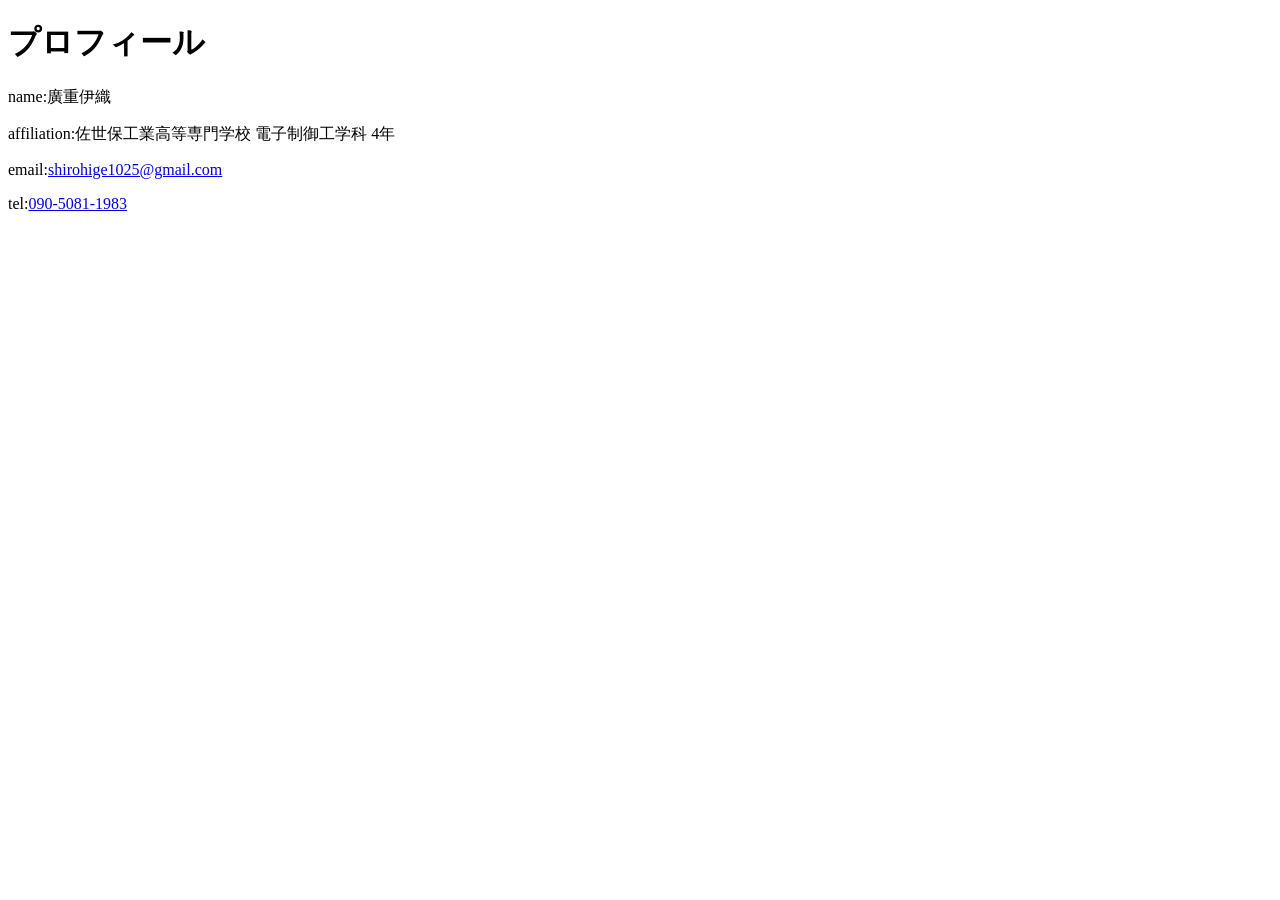
==== index.html @ 761e6577 "👍:プロフィール,要素配置" ====
<!doctype html>
<html lang="ja">
  <head>
    <meta charset="UTF-8" />
    <title>廣重伊織 ポートフォリオ</title>
    <link href = "style.css" rel="stylesheet"/>
  </head>

  <body>
    <dev class = "block" id = "profile">
      <h1 class = "title">
        プロフィール
      </h1>
      <p>
        name:廣重伊織
      </p>
      <p>
        affiliation:佐世保工業高等専門学校 電子制御工学科 4年
      </p>
      <p>
        email:<a href="mailto:shirohige1025@gmail.com">shirohige1025@gmail.com</a>
      </p>
      <p>
        tel:<a href="tel:090-5081-1983">090-5081-1983</a>
      </p>
    </dev>
  </body>
</html>
---- style.css ----
li{
  color:blue;
  text-align: center;
  animation:slide-in linear forwards;
  animation-timeline:scroll();
  animation-range:entry 0% cover 50%;
}

@keyframes slide-in{
  from{
    transform:translateX(-50%);opacity:0;
  }
  to{
    transform:translateX(0);opacity:1;
  }
}
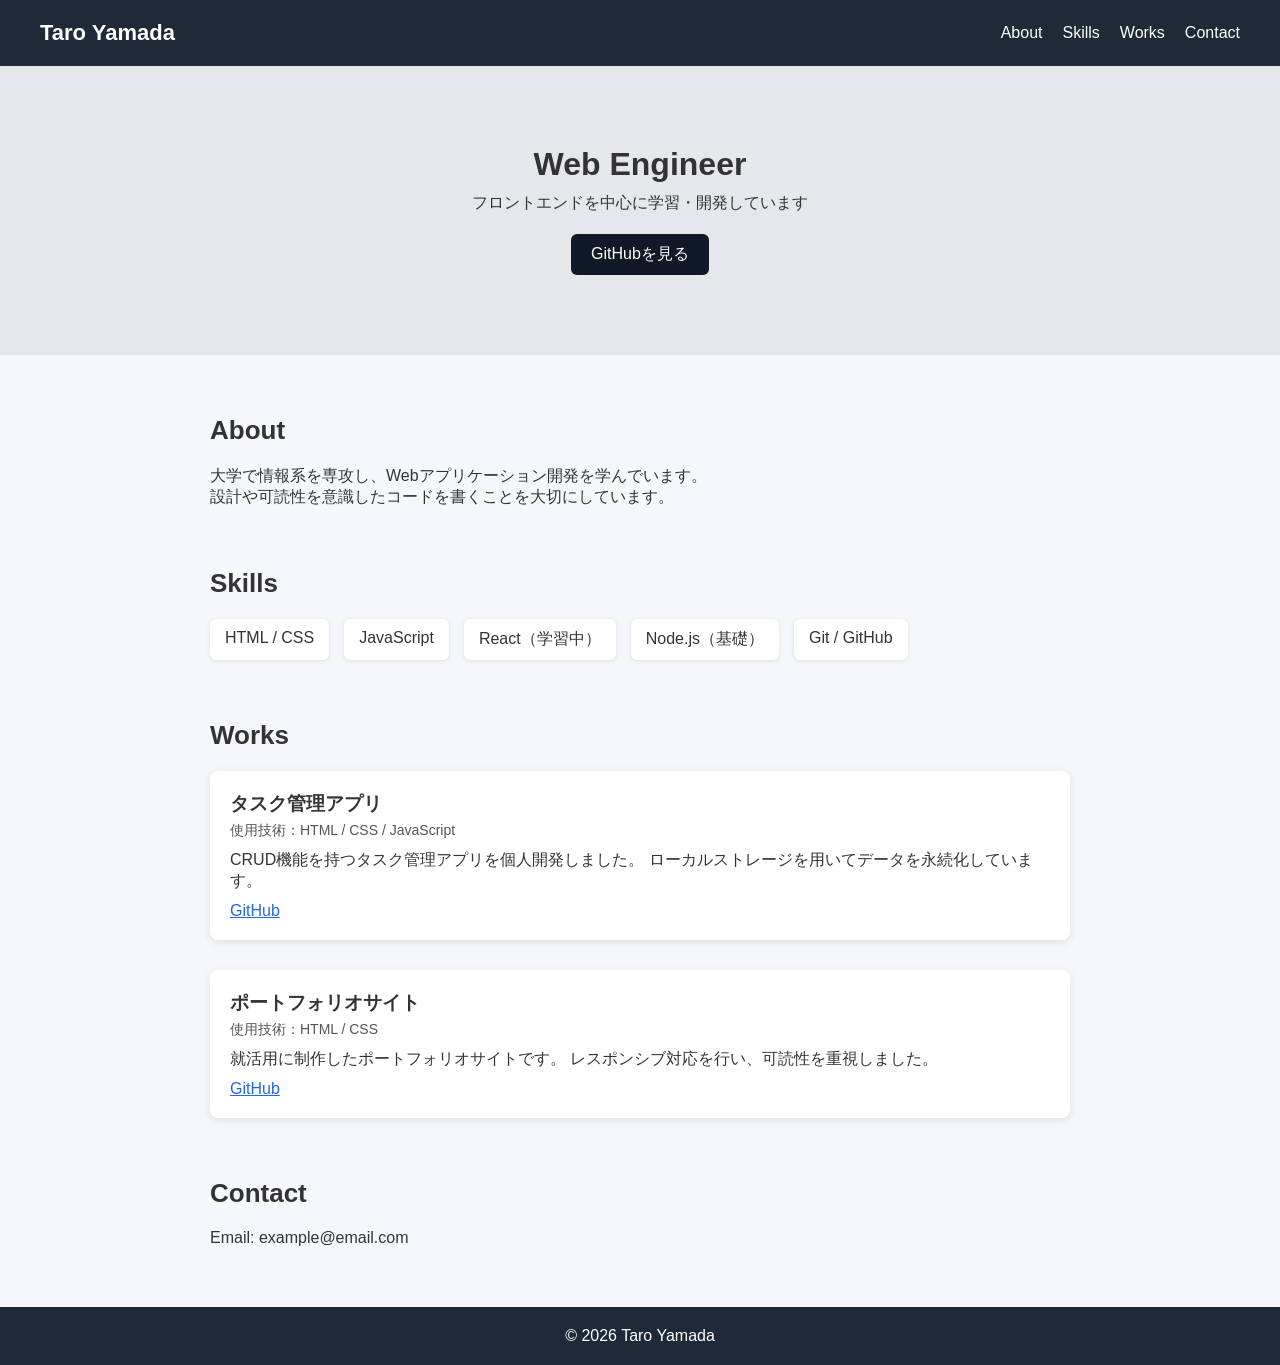
==== commit 606ef9ec: "👍 set html" ====
--- a/index.html
+++ b/index.html
@@ -1,28 +1,89 @@
-<!doctype html>
+<!DOCTYPE html>
 <html lang="ja">
-  <head>
-    <meta charset="UTF-8" />
-    <title>廣重伊織 ポートフォリオ</title>
-    <link href = "style.css" rel="stylesheet"/>
-  </head>
+<head>
+  <meta charset="UTF-8" />
+  <meta name="viewport" content="width=device-width, initial-scale=1.0" />
+  <title>Portfolio | Engineer</title>
+  <link rel="stylesheet" href="style.css" />
+</head>
+<body>
 
-  <body>
-    <dev class = "block" id = "profile">
-      <h1 class = "title">
-        プロフィール
-      </h1>
+<header class="header">
+  <h1 class="logo">Taro Yamada</h1>
+  <nav>
+    <ul class="nav">
+      <li><a href="#about">About</a></li>
+      <li><a href="#skills">Skills</a></li>
+      <li><a href="#works">Works</a></li>
+      <li><a href="#contact">Contact</a></li>
+    </ul>
+  </nav>
+</header>
+
+<main>
+
+  <section class="hero">
+    <h2>Web Engineer</h2>
+    <p>フロントエンドを中心に学習・開発しています</p>
+    <a class="github-btn" href="https://github.com/" target="_blank">
+      GitHubを見る
+    </a>
+  </section>
+
+  <section id="about" class="section">
+    <h2>About</h2>
+    <p>
+      大学で情報系を専攻し、Webアプリケーション開発を学んでいます。<br>
+      設計や可読性を意識したコードを書くことを大切にしています。
+    </p>
+  </section>
+
+  <section id="skills" class="section">
+    <h2>Skills</h2>
+    <ul class="skills">
+      <li>HTML / CSS</li>
+      <li>JavaScript</li>
+      <li>React（学習中）</li>
+      <li>Node.js（基礎）</li>
+      <li>Git / GitHub</li>
+    </ul>
+  </section>
+
+  <section id="works" class="section">
+    <h2>Works</h2>
+
+    <div class="work-card">
+      <h3>タスク管理アプリ</h3>
+      <p class="tech">使用技術：HTML / CSS / JavaScript</p>
       <p>
-        name:廣重伊織
+        CRUD機能を持つタスク管理アプリを個人開発しました。
+        ローカルストレージを用いてデータを永続化しています。
       </p>
+      <a href="#" target="_blank">GitHub</a>
+    </div>
+
+    <div class="work-card">
+      <h3>ポートフォリオサイト</h3>
+      <p class="tech">使用技術：HTML / CSS</p>
       <p>
-        affiliation:佐世保工業高等専門学校 電子制御工学科 4年
+        就活用に制作したポートフォリオサイトです。
+        レスポンシブ対応を行い、可読性を重視しました。
       </p>
-      <p>
-        email:<a href="mailto:shirohige1025@gmail.com">shirohige1025@gmail.com</a>
-      </p>
-      <p>
-        tel:<a href="tel:090-5081-1983">090-5081-1983</a>
-      </p>
-    </dev>
-  </body>
-</html>+      <a href="#" target="_blank">GitHub</a>
+    </div>
+
+  </section>
+
+  <section id="contact" class="section">
+    <h2>Contact</h2>
+    <p>Email: example@email.com</p>
+  </section>
+
+</main>
+
+<footer class="footer">
+  <p>&copy; 2026 Taro Yamada</p>
+</footer>
+
+</body>
+</html>
--- a/style.css
+++ b/style.css
@@ -1,16 +1,118 @@
-li{
-  color:blue;
-  text-align: center;
-  animation:slide-in linear forwards;
-  animation-timeline:scroll();
-  animation-range:entry 0% cover 50%;
+* {
+  margin: 0;
+  padding: 0;
+  box-sizing: border-box;
 }
 
-@keyframes slide-in{
-  from{
-    transform:translateX(-50%);opacity:0;
-  }
-  to{
-    transform:translateX(0);opacity:1;
-  }
-}+body {
+  font-family: Arial, sans-serif;
+  color: #333;
+  background-color: #f5f7fa;
+}
+
+/* header */
+.header {
+  background: #1f2937;
+  color: #fff;
+  padding: 20px 40px;
+  display: flex;
+  justify-content: space-between;
+  align-items: center;
+}
+
+.logo {
+  font-size: 22px;
+}
+
+.nav {
+  list-style: none;
+  display: flex;
+  gap: 20px;
+}
+
+.nav a {
+  color: #fff;
+  text-decoration: none;
+}
+
+/* hero */
+.hero {
+  text-align: center;
+  padding: 80px 20px;
+  background: #e5e7eb;
+}
+
+.hero h2 {
+  font-size: 32px;
+  margin-bottom: 10px;
+}
+
+.github-btn {
+  display: inline-block;
+  margin-top: 20px;
+  padding: 10px 20px;
+  background: #111827;
+  color: #fff;
+  text-decoration: none;
+  border-radius: 6px;
+}
+
+/* section */
+.section {
+  max-width: 900px;
+  margin: 60px auto;
+  padding: 0 20px;
+}
+
+.section h2 {
+  margin-bottom: 20px;
+  font-size: 26px;
+}
+
+/* skills */
+.skills {
+  list-style: none;
+  display: flex;
+  flex-wrap: wrap;
+  gap: 15px;
+}
+
+.skills li {
+  background: #fff;
+  padding: 10px 15px;
+  border-radius: 6px;
+  box-shadow: 0 1px 4px rgba(0,0,0,0.1);
+}
+
+/* works */
+.work-card {
+  background: #fff;
+  padding: 20px;
+  margin-bottom: 30px;
+  border-radius: 8px;
+  box-shadow: 0 2px 8px rgba(0,0,0,0.1);
+}
+
+.work-card h3 {
+  margin-bottom: 5px;
+}
+
+.tech {
+  font-size: 14px;
+  color: #555;
+  margin-bottom: 10px;
+}
+
+.work-card a {
+  display: inline-block;
+  margin-top: 10px;
+  color: #2563eb;
+}
+
+/* footer */
+.footer {
+  background: #1f2937;
+  color: #fff;
+  text-align: center;
+  padding: 20px;
+}
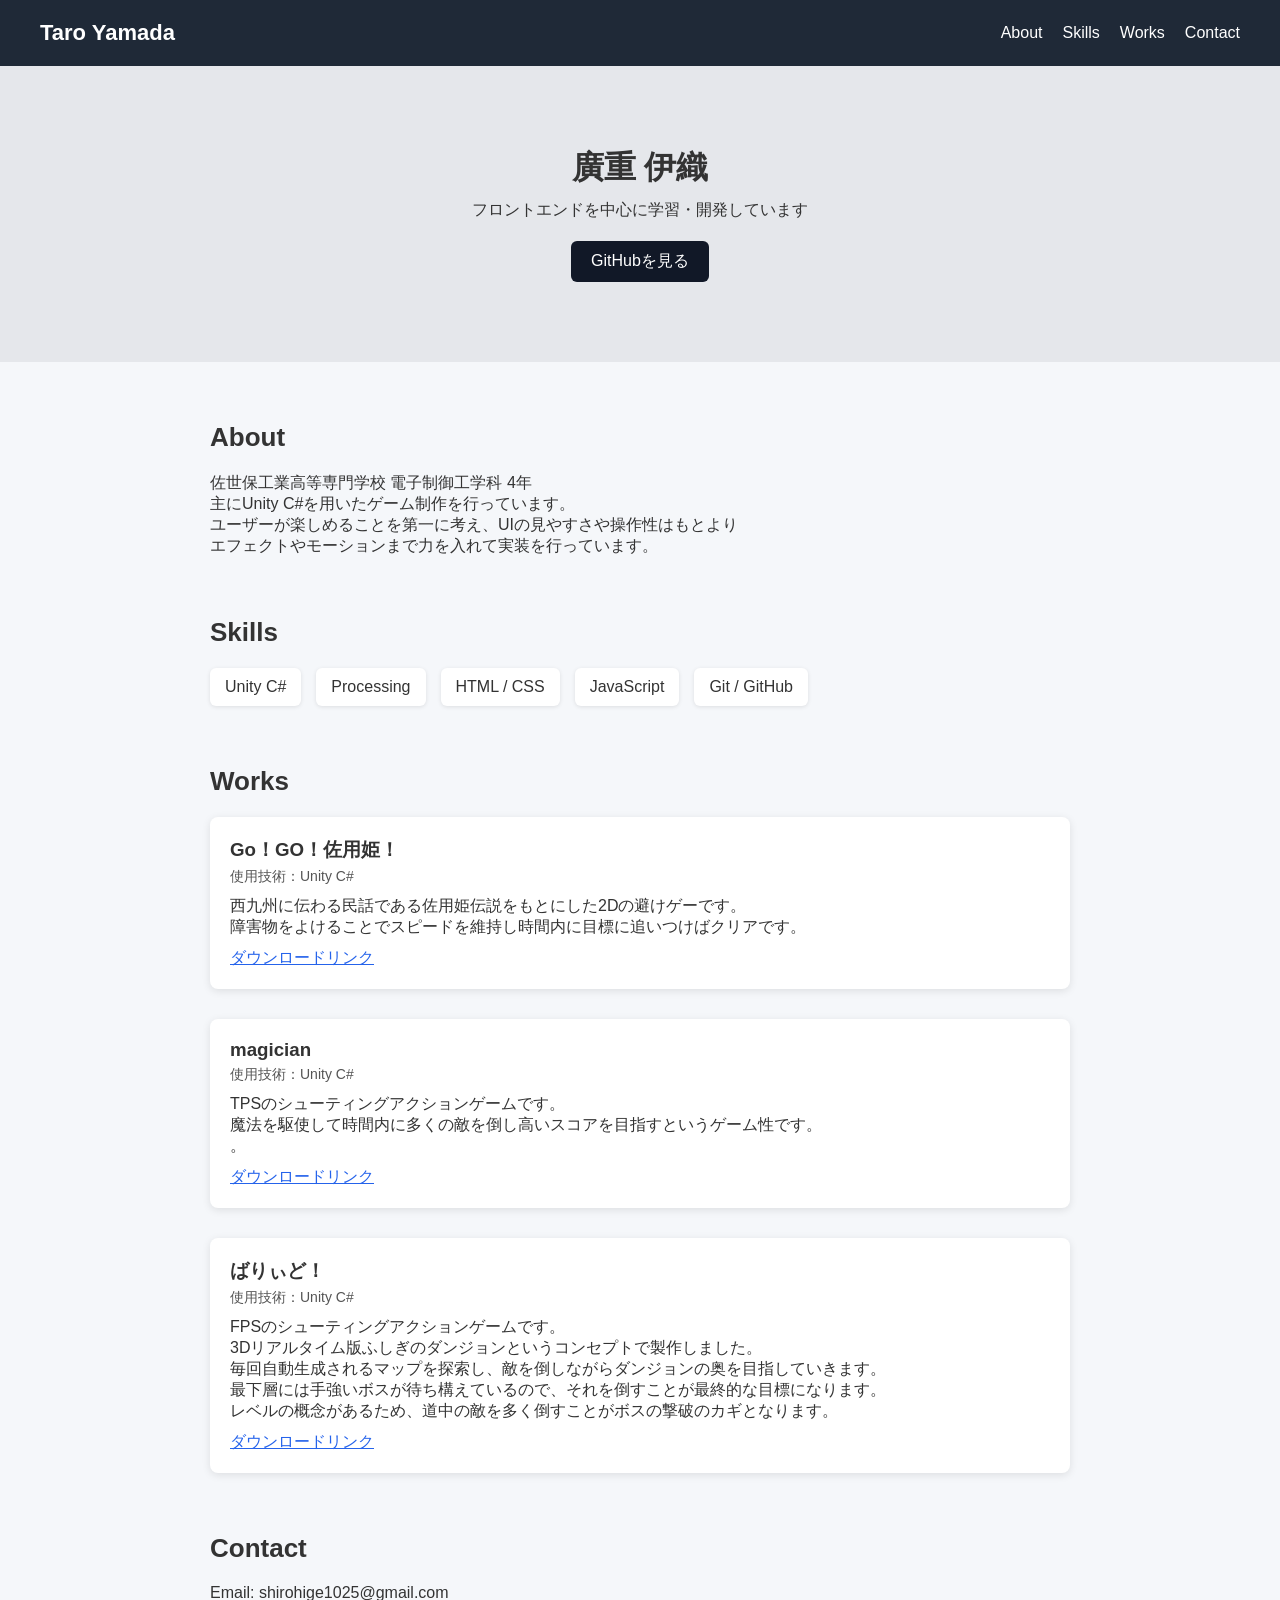
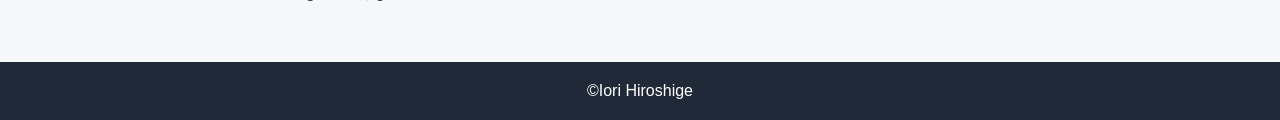
==== commit c2080069: "👍 write infomation" ====
--- a/index.html
+++ b/index.html
@@ -23,7 +23,7 @@
 <main>
 
   <section class="hero">
-    <h2>Web Engineer</h2>
+    <h2>廣重 伊織</h2>
     <p>フロントエンドを中心に学習・開発しています</p>
     <a class="github-btn" href="https://github.com/" target="_blank">
       GitHubを見る
@@ -33,18 +33,20 @@
   <section id="about" class="section">
     <h2>About</h2>
     <p>
-      大学で情報系を専攻し、Webアプリケーション開発を学んでいます。<br>
-      設計や可読性を意識したコードを書くことを大切にしています。
+      佐世保工業高等専門学校 電子制御工学科 4年<br>
+      主にUnity C#を用いたゲーム制作を行っています。<br>
+      ユーザーが楽しめることを第一に考え、UIの見やすさや操作性はもとより<br>
+      エフェクトやモーションまで力を入れて実装を行っています。
     </p>
   </section>
 
   <section id="skills" class="section">
     <h2>Skills</h2>
     <ul class="skills">
+      <li>Unity C#</li>
+      <li>Processing</li>
       <li>HTML / CSS</li>
       <li>JavaScript</li>
-      <li>React（学習中）</li>
-      <li>Node.js（基礎）</li>
       <li>Git / GitHub</li>
     </ul>
   </section>
@@ -53,36 +55,50 @@
     <h2>Works</h2>
 
     <div class="work-card">
-      <h3>タスク管理アプリ</h3>
-      <p class="tech">使用技術：HTML / CSS / JavaScript</p>
+      <h3>Go！GO！佐用姫！</h3>
+      <p class="tech">使用技術：Unity C#</p>
       <p>
-        CRUD機能を持つタスク管理アプリを個人開発しました。
-        ローカルストレージを用いてデータを永続化しています。
+        西九州に伝わる民話である佐用姫伝説をもとにした2Dの避けゲーです。<br>
+        障害物をよけることでスピードを維持し時間内に目標に追いつけばクリアです。<br>
       </p>
-      <a href="#" target="_blank">GitHub</a>
+      <a href="#" target="_blank">ダウンロードリンク</a>
     </div>
 
     <div class="work-card">
-      <h3>ポートフォリオサイト</h3>
-      <p class="tech">使用技術：HTML / CSS</p>
+      <h3>magician</h3>
+      <p class="tech">使用技術：Unity C#</p>
       <p>
-        就活用に制作したポートフォリオサイトです。
-        レスポンシブ対応を行い、可読性を重視しました。
+        TPSのシューティングアクションゲームです。<br>
+        魔法を駆使して時間内に多くの敵を倒し高いスコアを目指すというゲーム性です。<br>
+        。<br>
       </p>
-      <a href="#" target="_blank">GitHub</a>
+      <a href="#" target="_blank">ダウンロードリンク</a>
+    </div>
+
+    <div class="work-card">
+      <h3>ばりぃど！</h3>
+      <p class="tech">使用技術：Unity C#</p>
+      <p>
+        FPSのシューティングアクションゲームです。<br>
+        3Dリアルタイム版ふしぎのダンジョンというコンセプトで製作しました。<br>
+        毎回自動生成されるマップを探索し、敵を倒しながらダンジョンの奥を目指していきます。<br>
+        最下層には手強いボスが待ち構えているので、それを倒すことが最終的な目標になります。<br>
+        レベルの概念があるため、道中の敵を多く倒すことがボスの撃破のカギとなります。<br>
+      </p>
+      <a href="#" target="_blank">ダウンロードリンク</a>
     </div>
 
   </section>
 
   <section id="contact" class="section">
     <h2>Contact</h2>
-    <p>Email: example@email.com</p>
+    <p>Email: shirohige1025@gmail.com</p>
   </section>
 
 </main>
 
 <footer class="footer">
-  <p>&copy; 2026 Taro Yamada</p>
+  <p>&copy;Iori Hiroshige</p>
 </footer>
 
 </body>
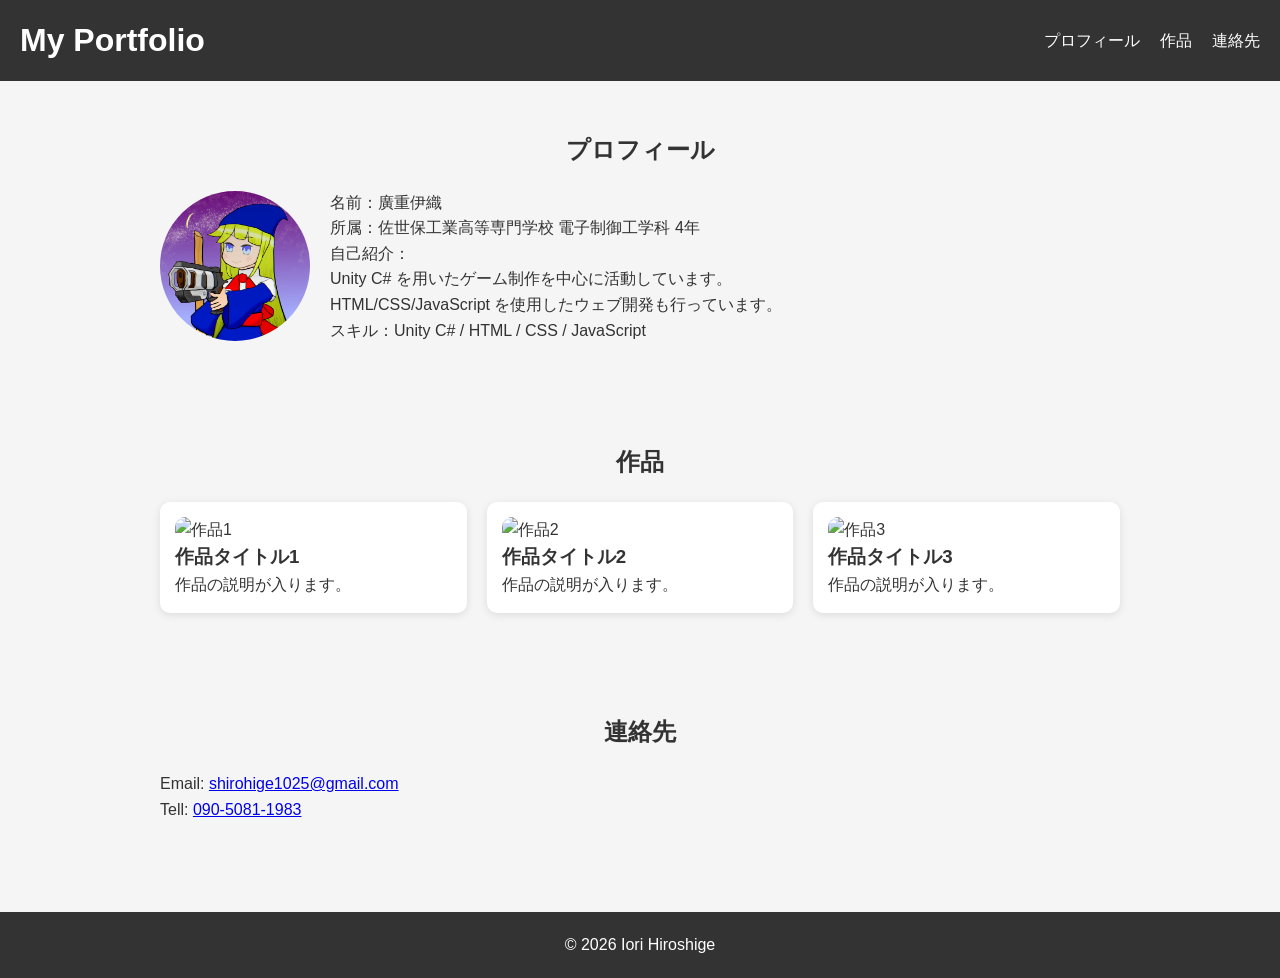
==== commit 53eb0a6e: "✨:要素配置" ====
--- a/index.html
+++ b/index.html
@@ -1,105 +1,76 @@
 <!DOCTYPE html>
 <html lang="ja">
 <head>
-  <meta charset="UTF-8" />
-  <meta name="viewport" content="width=device-width, initial-scale=1.0" />
-  <title>Portfolio | Engineer</title>
-  <link rel="stylesheet" href="style.css" />
+  <meta charset="UTF-8">
+  <title>廣重伊織 ポートフォリオ</title>
+  <meta name="viewport" content="width=device-width, initial-scale=1.0">
+  <link rel="stylesheet" href="style.css">
 </head>
 <body>
 
-<header class="header">
-  <h1 class="logo">Taro Yamada</h1>
-  <nav>
-    <ul class="nav">
-      <li><a href="#about">About</a></li>
-      <li><a href="#skills">Skills</a></li>
-      <li><a href="#works">Works</a></li>
-      <li><a href="#contact">Contact</a></li>
-    </ul>
-  </nav>
-</header>
+  <!-- ヘッダー -->
+  <header>
+    <h1>My Portfolio</h1>
+    <nav>
+      <ul>
+        <li><a href="#about">プロフィール</a></li>
+        <li><a href="#works">作品</a></li>
+        <li><a href="#contact">連絡先</a></li>
+      </ul>
+    </nav>
+  </header>
 
-<main>
-
-  <section class="hero">
-    <h2>廣重 伊織</h2>
-    <p>フロントエンドを中心に学習・開発しています</p>
-    <a class="github-btn" href="https://github.com/" target="_blank">
-      GitHubを見る
-    </a>
+  <!-- プロフィール -->
+  <section id="about" class="section">
+    <h2>プロフィール</h2>
+    <div class="about-container">
+      <img src="profile.png" alt="プロフィール画像">
+      <div>
+        <p>名前：廣重伊織</p>
+        <p>所属：佐世保工業高等専門学校 電子制御工学科 4年</p>
+        <p>自己紹介：<br>Unity C# を用いたゲーム制作を中心に活動しています。<br>HTML/CSS/JavaScript を使用したウェブ開発も行っています。</p>
+        <p>スキル：Unity C# / HTML / CSS / JavaScript</p>
+      </div>
+    </div>
   </section>
 
-  <section id="about" class="section">
-    <h2>About</h2>
-    <p>
-      佐世保工業高等専門学校 電子制御工学科 4年<br>
-      主にUnity C#を用いたゲーム制作を行っています。<br>
-      ユーザーが楽しめることを第一に考え、UIの見やすさや操作性はもとより<br>
-      エフェクトやモーションまで力を入れて実装を行っています。
-    </p>
+  <!-- 作品 -->
+  <section id="works" class="section">
+    <h2>作品</h2>
+    <div class="works-container">
+
+      <div class="work-card">
+        <img src="work1.jpg" alt="作品1">
+        <h3>作品タイトル1</h3>
+        <p>作品の説明が入ります。</p>
+      </div>
+
+      <div class="work-card">
+        <img src="work2.jpg" alt="作品2">
+        <h3>作品タイトル2</h3>
+        <p>作品の説明が入ります。</p>
+      </div>
+
+      <div class="work-card">
+        <img src="work3.jpg" alt="作品3">
+        <h3>作品タイトル3</h3>
+        <p>作品の説明が入ります。</p>
+      </div>
+
+    </div>
   </section>
 
-  <section id="skills" class="section">
-    <h2>Skills</h2>
-    <ul class="skills">
-      <li>Unity C#</li>
-      <li>Processing</li>
-      <li>HTML / CSS</li>
-      <li>JavaScript</li>
-      <li>Git / GitHub</li>
-    </ul>
+  <!-- 連絡先 -->
+  <section id="contact" class="section">
+    <h2>連絡先</h2>
+    <p>Email: <a href="mailto:shirohige1025@gmail.com">shirohige1025@gmail.com</a></p>
+    <p>Tell: <a href="tel:090-5081-1983">090-5081-1983</a></p>
   </section>
 
-  <section id="works" class="section">
-    <h2>Works</h2>
-
-    <div class="work-card">
-      <h3>Go！GO！佐用姫！</h3>
-      <p class="tech">使用技術：Unity C#</p>
-      <p>
-        西九州に伝わる民話である佐用姫伝説をもとにした2Dの避けゲーです。<br>
-        障害物をよけることでスピードを維持し時間内に目標に追いつけばクリアです。<br>
-      </p>
-      <a href="#" target="_blank">ダウンロードリンク</a>
-    </div>
-
-    <div class="work-card">
-      <h3>magician</h3>
-      <p class="tech">使用技術：Unity C#</p>
-      <p>
-        TPSのシューティングアクションゲームです。<br>
-        魔法を駆使して時間内に多くの敵を倒し高いスコアを目指すというゲーム性です。<br>
-        。<br>
-      </p>
-      <a href="#" target="_blank">ダウンロードリンク</a>
-    </div>
-
-    <div class="work-card">
-      <h3>ばりぃど！</h3>
-      <p class="tech">使用技術：Unity C#</p>
-      <p>
-        FPSのシューティングアクションゲームです。<br>
-        3Dリアルタイム版ふしぎのダンジョンというコンセプトで製作しました。<br>
-        毎回自動生成されるマップを探索し、敵を倒しながらダンジョンの奥を目指していきます。<br>
-        最下層には手強いボスが待ち構えているので、それを倒すことが最終的な目標になります。<br>
-        レベルの概念があるため、道中の敵を多く倒すことがボスの撃破のカギとなります。<br>
-      </p>
-      <a href="#" target="_blank">ダウンロードリンク</a>
-    </div>
-
-  </section>
-
-  <section id="contact" class="section">
-    <h2>Contact</h2>
-    <p>Email: shirohige1025@gmail.com</p>
-  </section>
-
-</main>
-
-<footer class="footer">
-  <p>&copy;Iori Hiroshige</p>
-</footer>
+  <!-- フッター -->
+  <footer>
+    <p>&copy; 2026 Iori Hiroshige</p>
+  </footer>
 
 </body>
-</html>
+</html>
--- a/style.css
+++ b/style.css
@@ -1,118 +1,98 @@
+/* リセット */
 * {
   margin: 0;
   padding: 0;
   box-sizing: border-box;
 }
 
+/* 全体 */
 body {
-  font-family: Arial, sans-serif;
+  font-family: sans-serif;
+  line-height: 1.6;
+  background-color: #f5f5f5;
   color: #333;
-  background-color: #f5f7fa;
 }
 
-/* header */
-.header {
-  background: #1f2937;
+/* ヘッダー */
+header {
+  background: #333;
   color: #fff;
-  padding: 20px 40px;
+  padding: 15px 20px;
   display: flex;
   justify-content: space-between;
   align-items: center;
 }
 
-.logo {
-  font-size: 22px;
+header ul {
+  list-style: none;
+  display: flex;
 }
 
-.nav {
-  list-style: none;
-  display: flex;
-  gap: 20px;
+header li {
+  margin-left: 20px;
 }
 
-.nav a {
+header a {
   color: #fff;
   text-decoration: none;
 }
 
-/* hero */
-.hero {
-  text-align: center;
-  padding: 80px 20px;
-  background: #e5e7eb;
+/* セクション */
+.section {
+  padding: 50px 20px;
+  max-width: 1000px;
+  margin: auto;
 }
 
-.hero h2 {
-  font-size: 32px;
-  margin-bottom: 10px;
+h2 {
+  margin-bottom: 20px;
+  text-align: center;
 }
 
-.github-btn {
-  display: inline-block;
-  margin-top: 20px;
-  padding: 10px 20px;
-  background: #111827;
-  color: #fff;
-  text-decoration: none;
-  border-radius: 6px;
+/* プロフィール */
+.about-container {
+  display: flex;
+  gap: 20px;
+  align-items: center;
 }
 
-/* section */
-.section {
-  max-width: 900px;
-  margin: 60px auto;
-  padding: 0 20px;
+.about-container img {
+  width: 150px;
+  border-radius: 50%;
 }
 
-.section h2 {
-  margin-bottom: 20px;
-  font-size: 26px;
+/* 作品 */
+.works-container {
+  display: grid;
+  grid-template-columns: repeat(auto-fit, minmax(250px, 1fr));
+  gap: 20px;
 }
 
-/* skills */
-.skills {
-  list-style: none;
-  display: flex;
-  flex-wrap: wrap;
-  gap: 15px;
-}
-
-.skills li {
-  background: #fff;
-  padding: 10px 15px;
-  border-radius: 6px;
-  box-shadow: 0 1px 4px rgba(0,0,0,0.1);
-}
-
-/* works */
 .work-card {
   background: #fff;
-  padding: 20px;
-  margin-bottom: 30px;
-  border-radius: 8px;
+  padding: 15px;
+  border-radius: 10px;
   box-shadow: 0 2px 8px rgba(0,0,0,0.1);
 }
 
-.work-card h3 {
-  margin-bottom: 5px;
+.work-card img {
+  width: 100%;
+  border-radius: 10px;
 }
 
-.tech {
-  font-size: 14px;
-  color: #555;
-  margin-bottom: 10px;
+/* フッター */
+footer {
+  text-align: center;
+  padding: 20px;
+  background: #333;
+  color: #fff;
+  margin-top: 40px;
 }
 
-.work-card a {
-  display: inline-block;
-  margin-top: 10px;
-  color: #2563eb;
-}
-
-/* footer */
-.footer {
-  background: #1f2937;
-  color: #fff;
-  text-align: center;
-  padding: 20px;
-}
+/* レスポンシブ */
+@media (max-width: 600px) {
+  .about-container {
+    flex-direction: column;
+    text-align: center;
+  }
+}
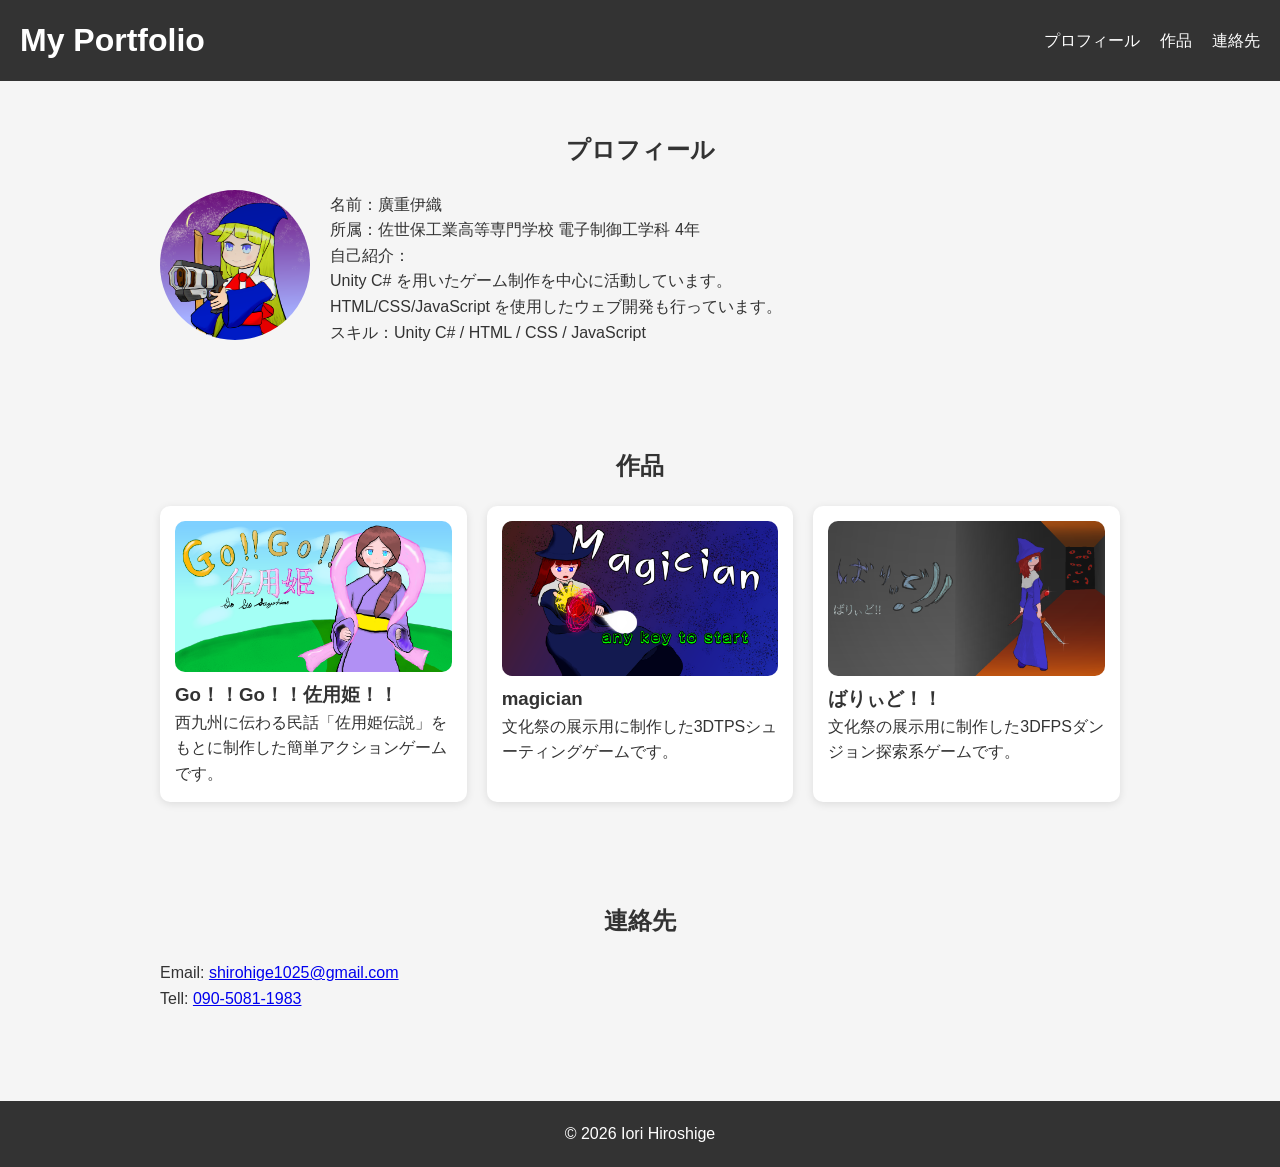
==== commit 2c3aa39f: "✨情報を追加" ====
--- a/index.html
+++ b/index.html
@@ -24,7 +24,7 @@
   <section id="about" class="section">
     <h2>プロフィール</h2>
     <div class="about-container">
-      <img src="profile.png" alt="プロフィール画像">
+      <a href="https://github.com/shirohige11037"><img src="/images/profile.png" alt="プロフィール画像"></a>
       <div>
         <p>名前：廣重伊織</p>
         <p>所属：佐世保工業高等専門学校 電子制御工学科 4年</p>
@@ -40,21 +40,27 @@
     <div class="works-container">
 
       <div class="work-card">
-        <img src="work1.jpg" alt="作品1">
-        <h3>作品タイトル1</h3>
-        <p>作品の説明が入ります。</p>
+      <a href="/works/work1.html">
+        <img src="/images/work1.png" alt="Go！！Go！！佐用姫！！">
+      </a>
+        <h3>Go！！Go！！佐用姫！！</h3>
+        <p>西九州に伝わる民話「佐用姫伝説」をもとに制作した簡単アクションゲームです。</p>
       </div>
 
       <div class="work-card">
-        <img src="work2.jpg" alt="作品2">
-        <h3>作品タイトル2</h3>
-        <p>作品の説明が入ります。</p>
+        <a href="/works/work2.html">
+        <img src="/images/work2.png" alt="magician">
+        </a>
+        <h3>magician</h3>
+        <p>文化祭の展示用に制作した3DTPSシューティングゲームです。</p>
       </div>
 
       <div class="work-card">
-        <img src="work3.jpg" alt="作品3">
-        <h3>作品タイトル3</h3>
-        <p>作品の説明が入ります。</p>
+        <a href="/works/work3.html">
+        <img src="/images/work3.png" alt="ばりぃど！！">
+        </a>
+        <h3>ばりぃど！！</h3>
+        <p>文化祭の展示用に制作した3DFPSダンジョン探索系ゲームです。</p>
       </div>
 
     </div>
@@ -73,4 +79,4 @@
   </footer>
 
 </body>
-</html>+</html>
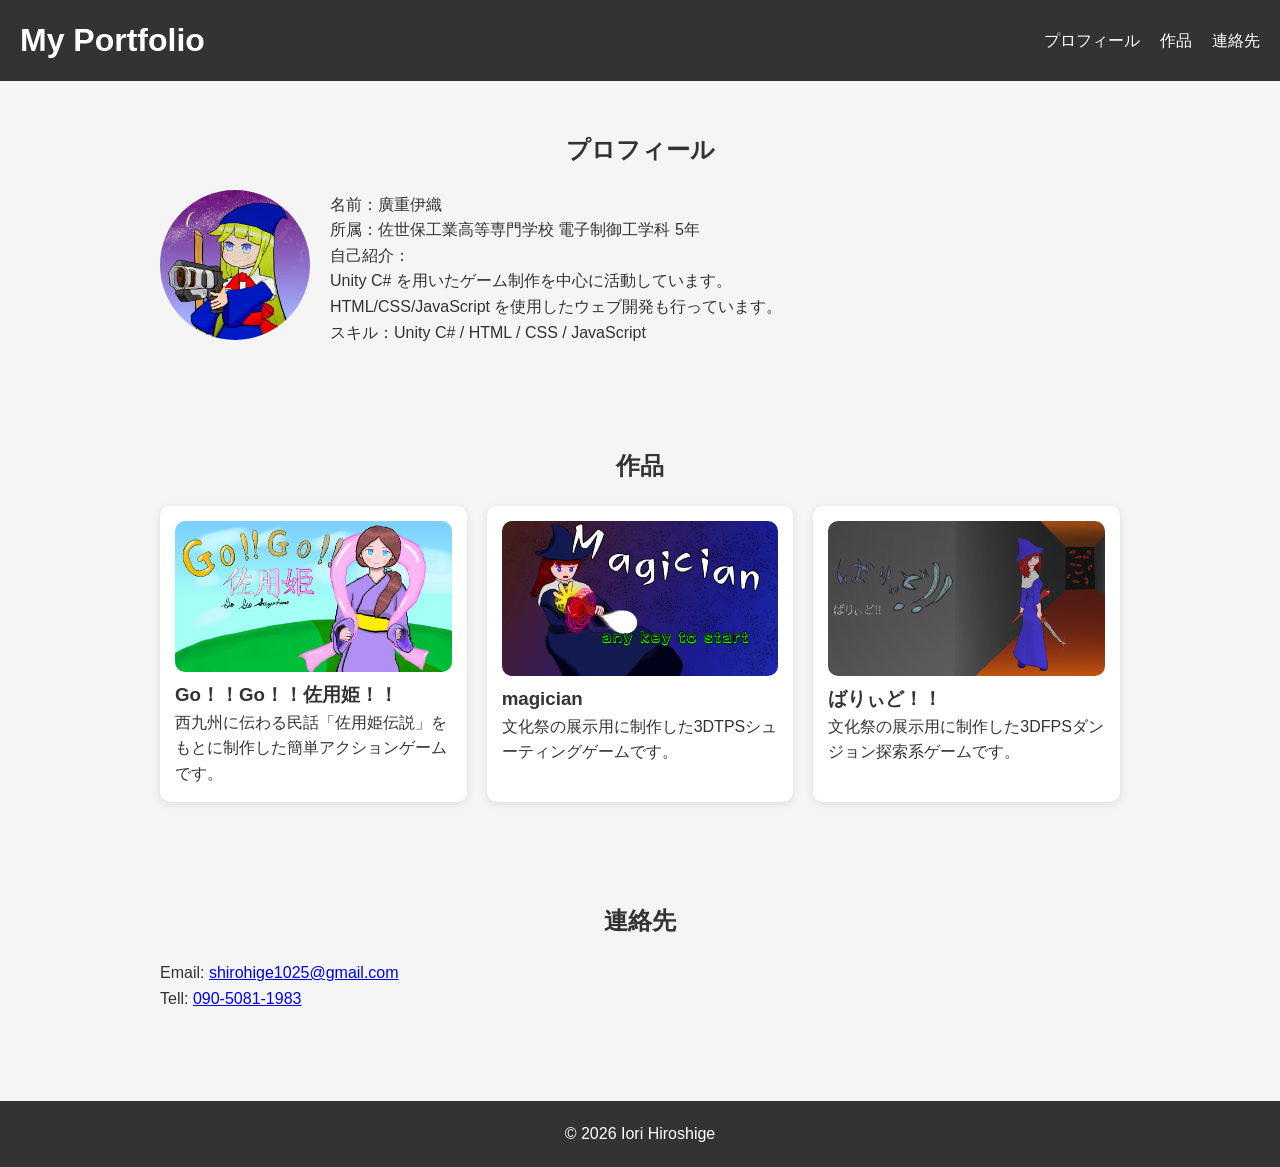
==== commit 512d0ed1: "🚑:4年->5年" ====
--- a/index.html
+++ b/index.html
@@ -27,7 +27,7 @@
       <a href="https://github.com/shirohige11037"><img src="/images/profile.png" alt="プロフィール画像"></a>
       <div>
         <p>名前：廣重伊織</p>
-        <p>所属：佐世保工業高等専門学校 電子制御工学科 4年</p>
+        <p>所属：佐世保工業高等専門学校 電子制御工学科 5年</p>
         <p>自己紹介：<br>Unity C# を用いたゲーム制作を中心に活動しています。<br>HTML/CSS/JavaScript を使用したウェブ開発も行っています。</p>
         <p>スキル：Unity C# / HTML / CSS / JavaScript</p>
       </div>
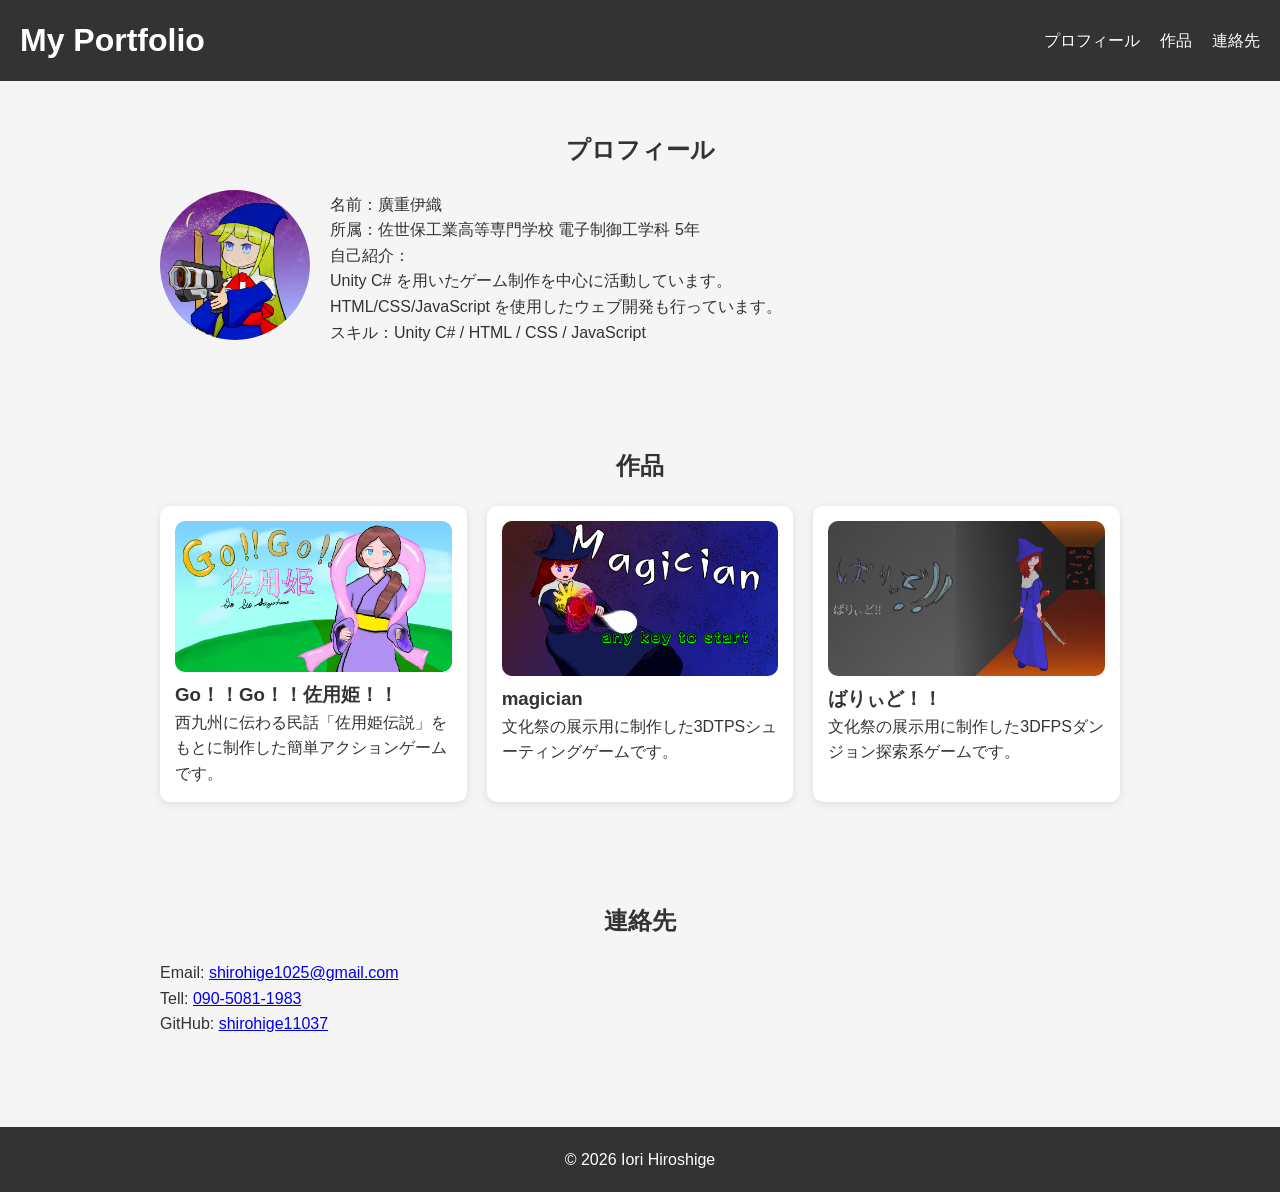
==== commit 17804f61: "✨：GitHubアカウントのリンクを追加" ====
--- a/index.html
+++ b/index.html
@@ -71,6 +71,7 @@
     <h2>連絡先</h2>
     <p>Email: <a href="mailto:shirohige1025@gmail.com">shirohige1025@gmail.com</a></p>
     <p>Tell: <a href="tel:090-5081-1983">090-5081-1983</a></p>
+    <p>GitHub: <a href="https://github.com/shirohige11037">shirohige11037</a></p>
   </section>
 
   <!-- フッター -->
